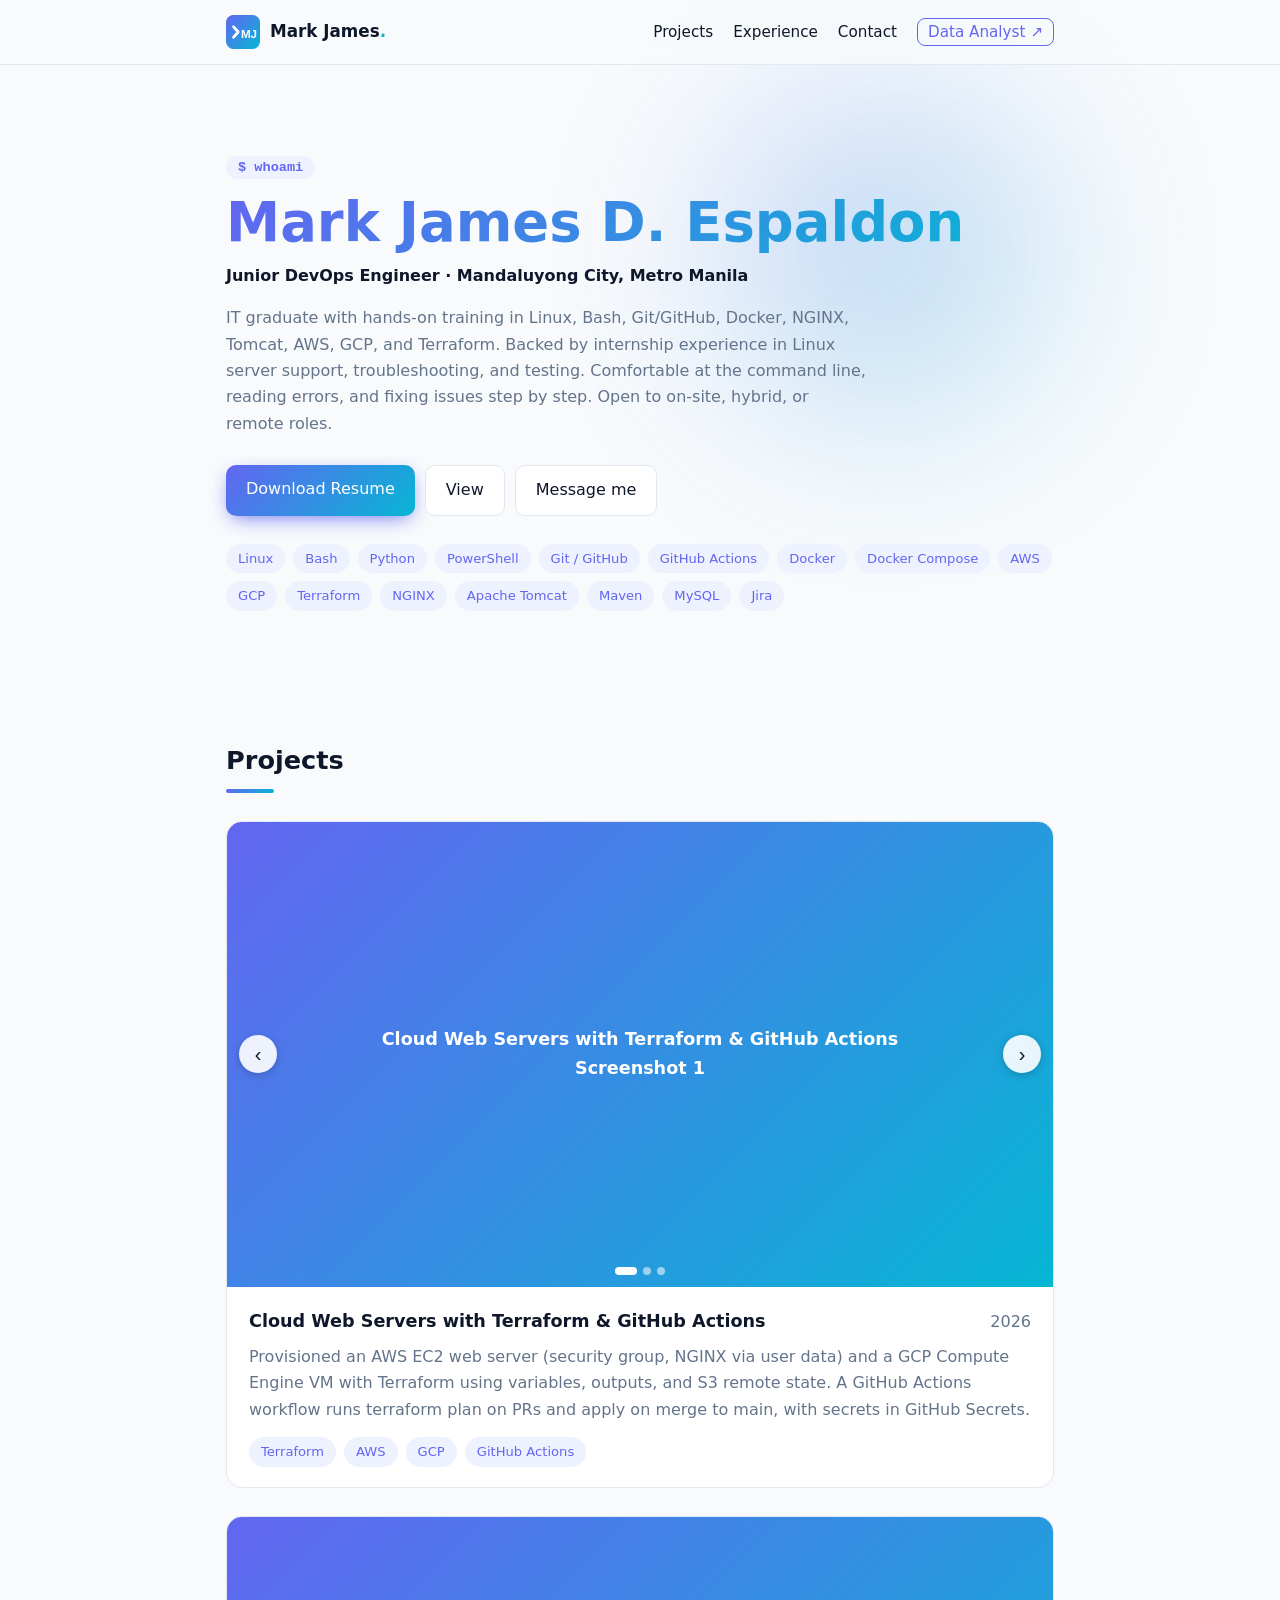
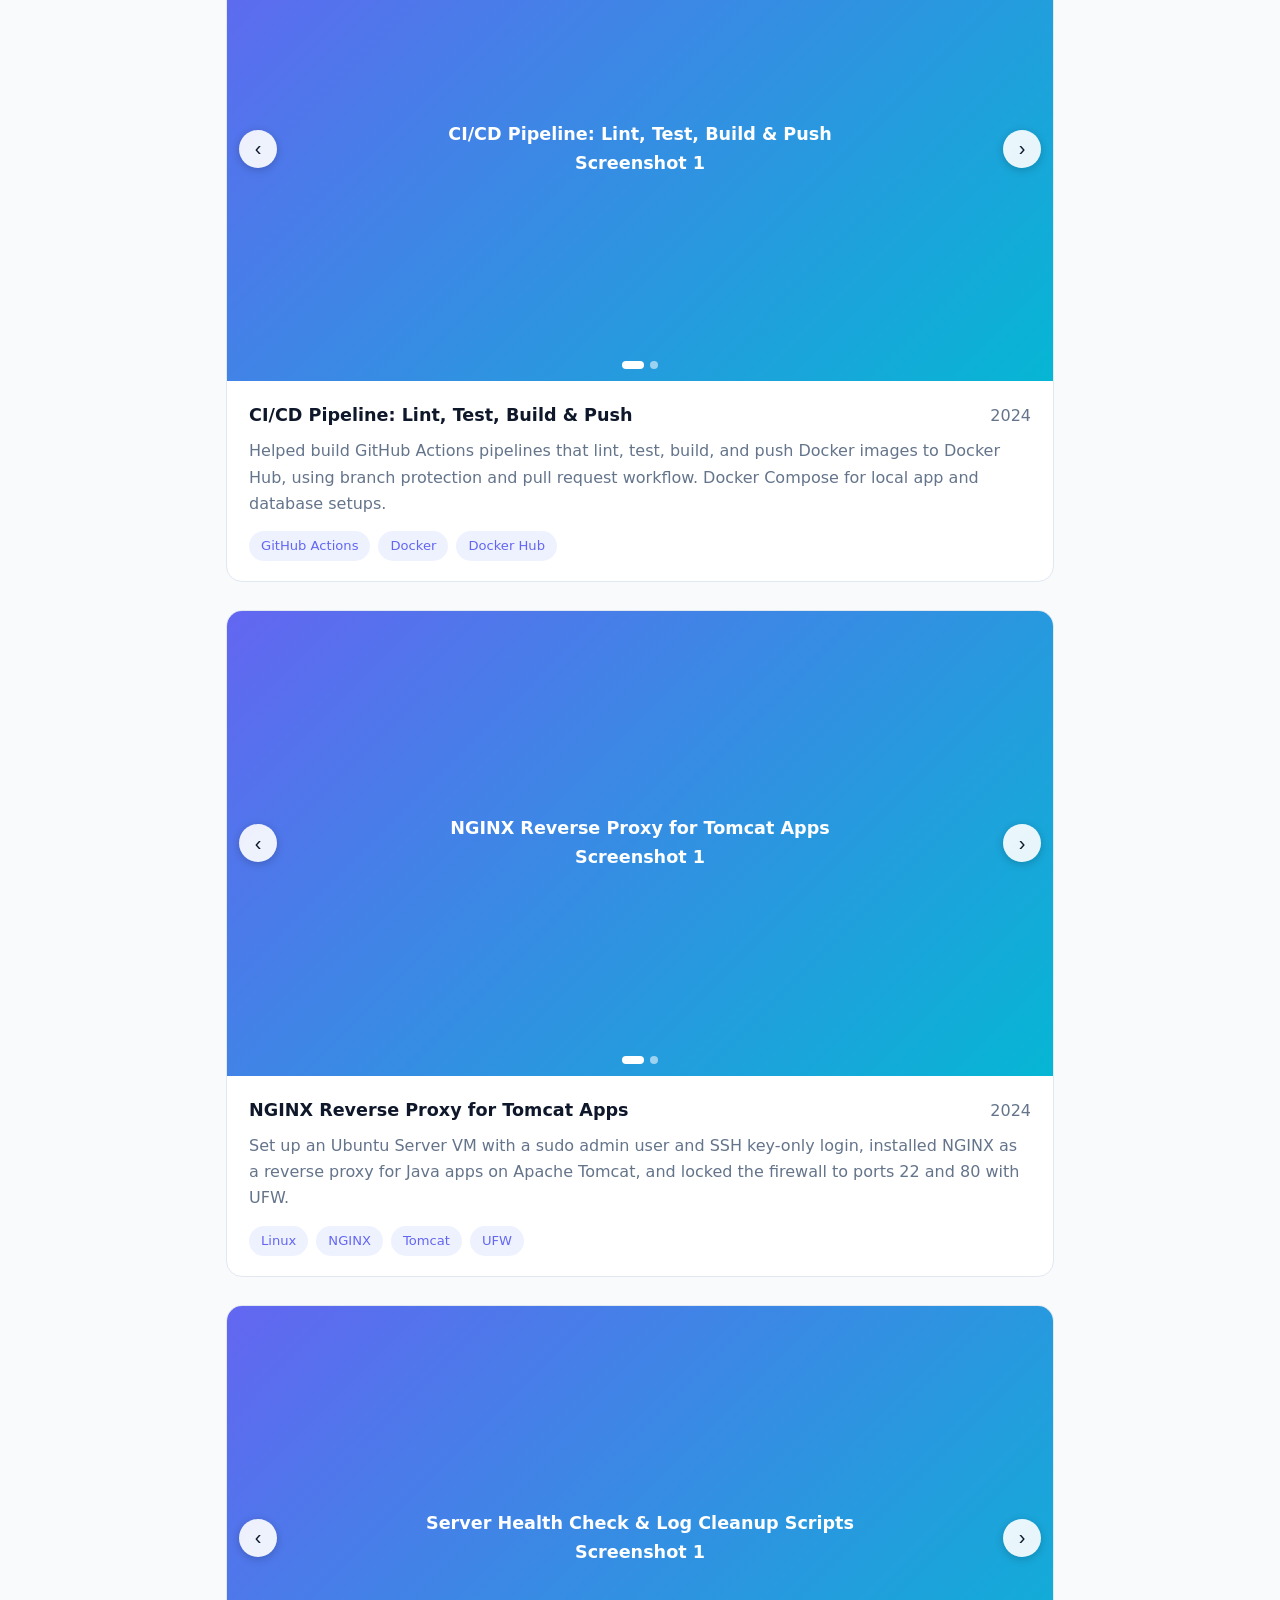
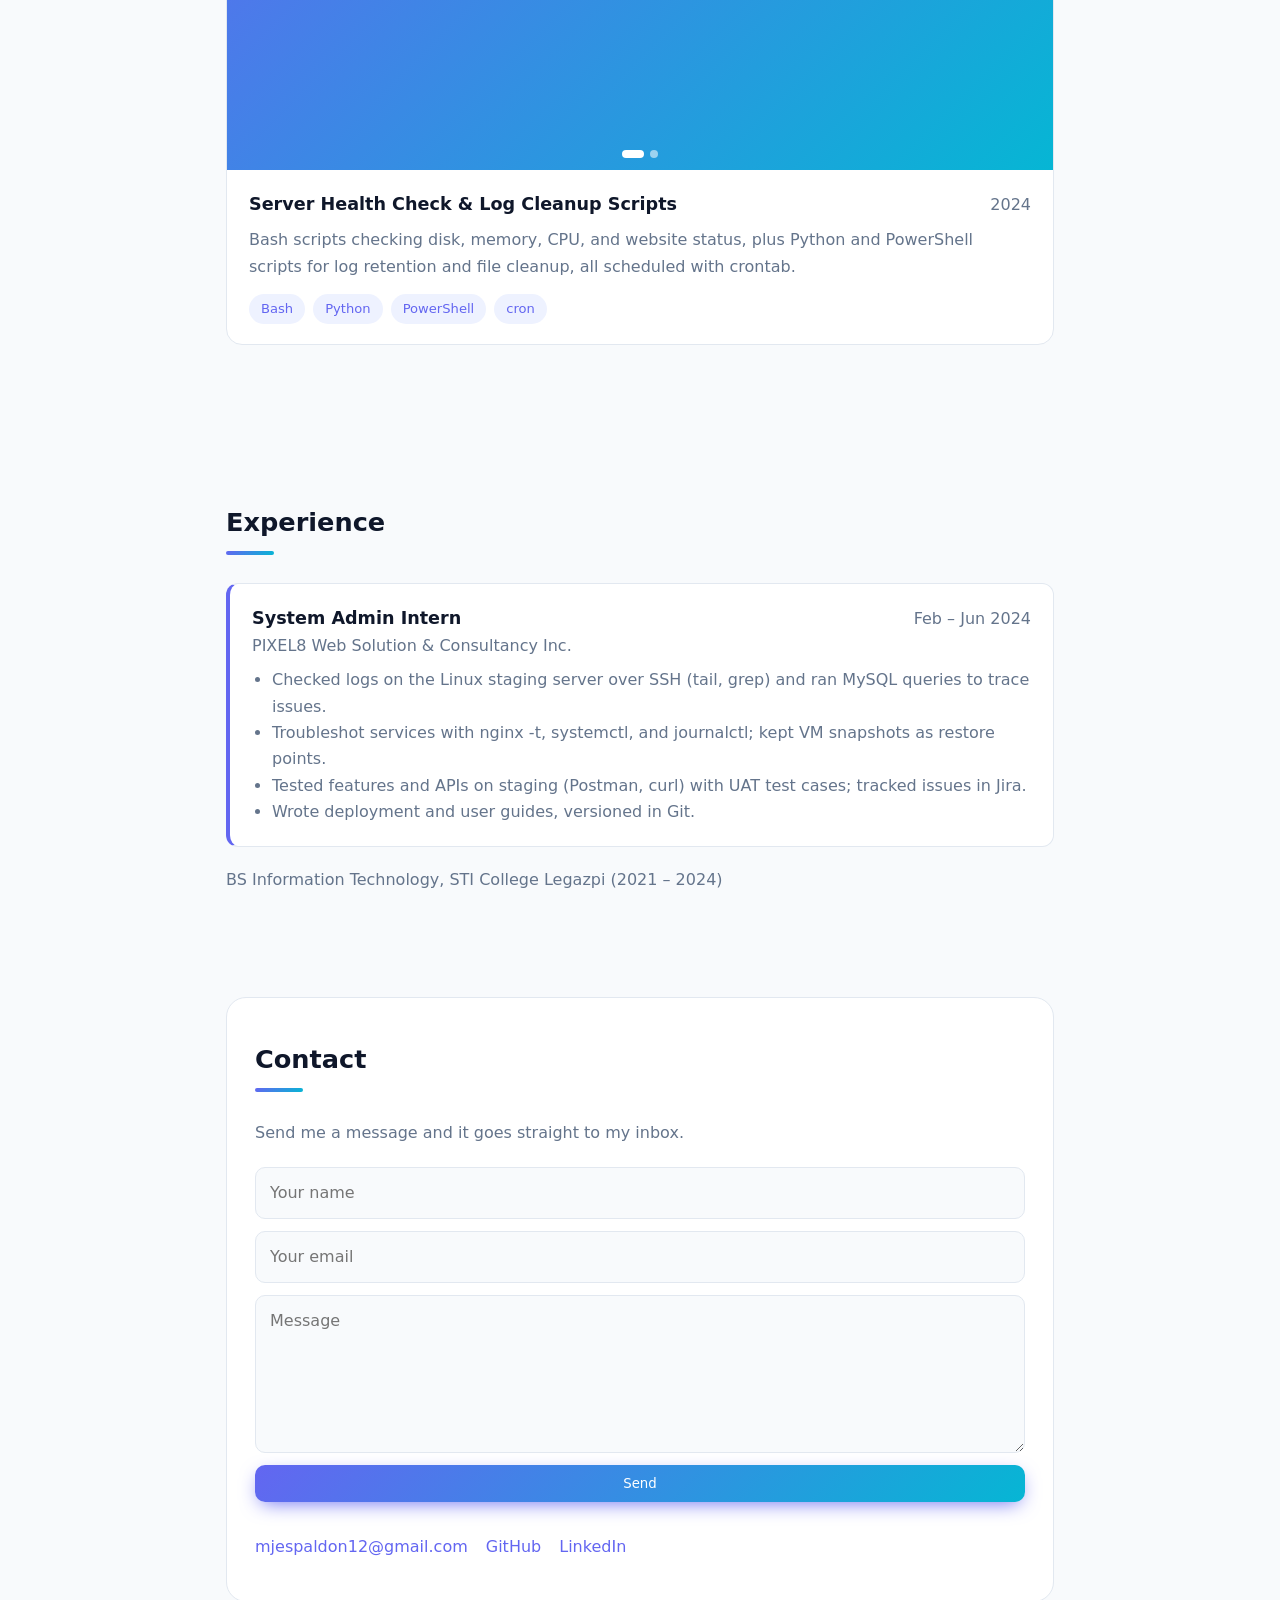
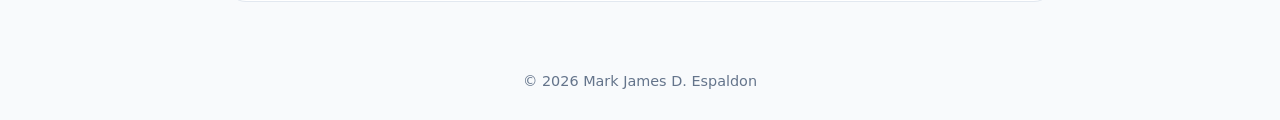
==== index.html @ 18093d6d "Import portfolio site with public resume" ====
<!doctype html>
<html lang="en">
<head>
<meta charset="utf-8">
<meta name="viewport" content="width=device-width,initial-scale=1">
<title>Mark James Espaldon | DevOps</title>
<meta name="description" content="Portfolio of Mark James Espaldon, Junior DevOps Engineer.">
<link rel="icon" href="assets/logo.svg" type="image/svg+xml">
<link rel="stylesheet" href="style.css">
</head>
<body>
<header class="nav"><div class="nav-in">
  <a href="#top" class="logo"><img src="assets/logo.svg" alt="" width="34" height="34"><span>Mark James<b>.</b></span></a>
  <nav><a href="#projects">Projects</a><a href="#experience">Experience</a><a href="#contact">Contact</a><a href="analyst.html" class="switch">Data Analyst ↗</a></nav>
</div></header>

<main id="top">
  <section class="hero">
    <span class="hello">$ whoami</span>
    <h1 id="name"></h1>
    <p class="role" id="role"></p>
    <p id="about"></p>
    <div class="btns">
      <a class="btn" href="assets/resume.pdf" download>Download Resume</a>
      <a class="btn ghost" href="assets/resume.pdf" target="_blank">View</a>
      <a class="btn ghost" href="#contact">Message me</a>
    </div>
    <ul class="chips" id="skills"></ul>
  </section>

  <section id="projects"><h2>Projects</h2><div id="project-list"></div></section>

  <section id="experience"><h2>Experience</h2><div id="exp-list"></div><p class="muted" id="edu"></p></section>

  <section id="contact">
    <h2>Contact</h2>
    <p class="muted">Send me a message and it goes straight to my inbox.</p>
    <form id="form" method="POST">
      <input name="name" placeholder="Your name" required>
      <input name="email" type="email" placeholder="Your email" required>
      <textarea name="message" rows="5" placeholder="Message" required></textarea>
      <button class="btn" type="submit">Send</button>
      <p id="status" class="muted"></p>
    </form>
    <p class="links" id="links"></p>
  </section>
</main>
<footer class="muted">© <span id="yr"></span> <span id="fname"></span></footer>

<script src="data.js"></script>
<script src="script.js"></script>
</body>
</html>
---- style.css ----
:root{--bg:#f8fafc;--fg:#0f172a;--muted:#64748b;--line:#e2e8f0;--card:#fff;--a1:#6366f1;--a2:#06b6d4;--tint:#eef2ff;--grad:linear-gradient(135deg,var(--a1),var(--a2))}
@media (prefers-color-scheme:dark){:root{--bg:#0b1020;--fg:#e2e8f0;--muted:#94a3b8;--line:#1e293b;--card:#111831;--a1:#818cf8;--a2:#22d3ee;--tint:#1a2145}}
*{box-sizing:border-box;margin:0}
html{scroll-behavior:smooth}
body{font:16px/1.65 system-ui,-apple-system,Segoe UI,Roboto,sans-serif;background:var(--bg);color:var(--fg);overflow-x:clip}
main,.nav-in,footer{max-width:860px;margin:auto;padding:0 16px}
a{color:var(--a1);text-decoration:none}
.nav{position:sticky;top:0;z-index:9;background:color-mix(in srgb,var(--bg) 80%,transparent);backdrop-filter:blur(10px);border-bottom:1px solid var(--line)}
.nav-in{display:flex;justify-content:space-between;align-items:center;height:64px}
.nav nav a{margin-left:20px;color:var(--fg);font-size:.95rem;font-weight:500}
.nav nav a:hover{color:var(--a1)}
.nav nav .switch{color:var(--a1);border:1px solid var(--a1);padding:4px 10px;border-radius:8px}
.logo{display:flex;align-items:center;gap:10px;font-weight:800;color:var(--fg);font-size:1.05rem}
.logo b{color:var(--a2)}
section{padding:64px 0}
.hero{position:relative;padding:88px 0 64px}
.hero:before{content:"";position:absolute;inset:20px 0 auto auto;width:min(340px,80vw);height:340px;background:var(--grad);filter:blur(90px);opacity:.25;border-radius:50%;z-index:-1}
.hello{display:inline-block;font:600 .85rem ui-monospace,Consolas,monospace;color:var(--a1);background:var(--tint);padding:4px 12px;border-radius:20px;margin-bottom:14px}
h1{font-size:clamp(2.2rem,7vw,3.4rem);line-height:1.1;background:var(--grad);-webkit-background-clip:text;background-clip:text;color:transparent}
h2{font-size:1.6rem;margin-bottom:28px;display:inline-block}
h2:after{content:"";display:block;width:48px;height:4px;border-radius:4px;background:var(--grad);margin-top:8px}
h3{font-size:1.1rem}
.role{font-weight:600;margin:10px 0 16px;color:var(--fg)}
#about{max-width:640px;color:var(--muted)}
.muted{color:var(--muted)}
.btns{display:flex;flex-wrap:wrap;gap:10px;margin:28px 0}
.btn{display:inline-block;padding:11px 20px;border-radius:10px;background:var(--grad);color:#fff;border:0;font:600 .95rem inherit;font-family:inherit;cursor:pointer;box-shadow:0 6px 20px -6px var(--a1);transition:transform .2s}
.btn:hover{transform:translateY(-2px)}
.btn.ghost{background:var(--card);color:var(--fg);border:1px solid var(--line);box-shadow:none}
.chips{display:flex;flex-wrap:wrap;gap:8px;padding:0;list-style:none}
.chips li{font-size:.82rem;font-weight:500;padding:4px 12px;background:var(--tint);color:var(--a1);border-radius:20px}
.card{border:1px solid var(--line);border-radius:16px;background:var(--card);margin-bottom:28px;overflow:hidden;transition:transform .25s,box-shadow .25s}
.card:hover{transform:translateY(-4px);box-shadow:0 18px 40px -18px rgba(99,102,241,.45)}
.card .body{padding:20px 22px}
.meta{display:flex;justify-content:space-between;gap:10px;align-items:baseline}
.card p{margin:8px 0 14px;color:var(--muted)}
.car{position:relative;aspect-ratio:16/9;background:var(--grad);overflow:hidden}
.track{display:flex;height:100%;transition:transform .45s ease}
.slide{min-width:100%;height:100%;display:grid;place-items:center;text-align:center;padding:24px;color:#fff;font-weight:600;font-size:1.1rem}
.slide img{width:100%;height:100%;object-fit:cover}
.car button{position:absolute;top:50%;transform:translateY(-50%);border:0;background:rgba(255,255,255,.9);color:#0f172a;width:38px;height:38px;border-radius:50%;cursor:pointer;font-size:20px;box-shadow:0 2px 8px rgba(0,0,0,.2)}
.car .prev{left:12px}.car .next{right:12px}
.dots{position:absolute;bottom:12px;width:100%;display:flex;justify-content:center;gap:6px}
.dots span{width:8px;height:8px;border-radius:8px;background:#fff;opacity:.55;cursor:pointer;transition:width .3s}
.dots span.on{opacity:1;width:22px}
.exp{background:var(--card);border:1px solid var(--line);border-left:4px solid var(--a1);border-radius:12px;padding:20px 22px;margin-bottom:20px}
.exp ul{padding-left:20px;margin-top:8px;color:var(--muted)}
#contact{background:var(--card);border:1px solid var(--line);border-radius:20px;padding:40px 28px;margin:40px 0}
form{display:grid;gap:12px;margin-top:20px}
input,textarea{font:inherit;padding:12px 14px;border:1px solid var(--line);border-radius:10px;background:var(--bg);color:var(--fg)}
input:focus,textarea:focus{outline:2px solid var(--a1);border-color:transparent}
.links{margin-top:20px}.links a{margin-right:18px;font-weight:500}
footer{padding:28px 16px;font-size:.9rem;text-align:center}
@media (max-width:560px){.logo span,.nav nav a[href="#experience"]{display:none}.nav nav a{margin-left:14px;font-size:.9rem}.meta{flex-direction:column;gap:0}section{padding:44px 0}#contact{padding:28px 18px}}
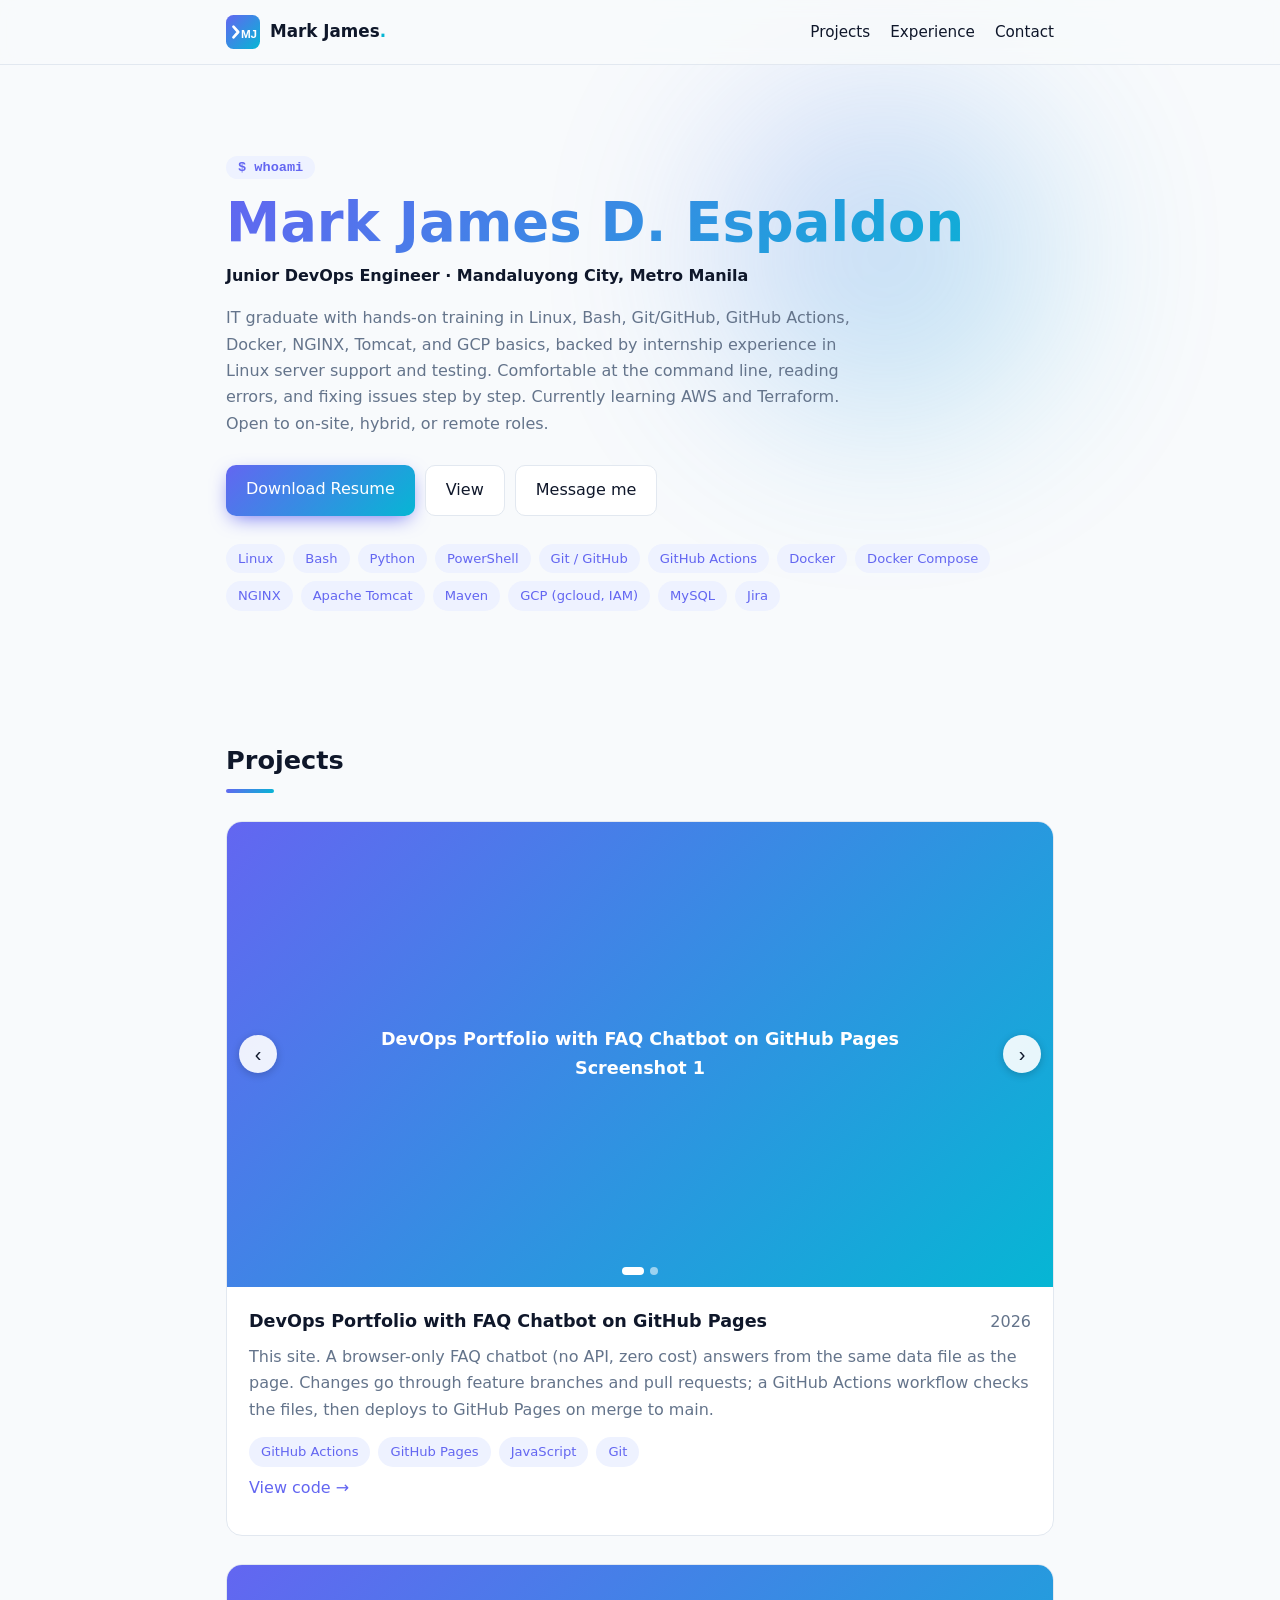
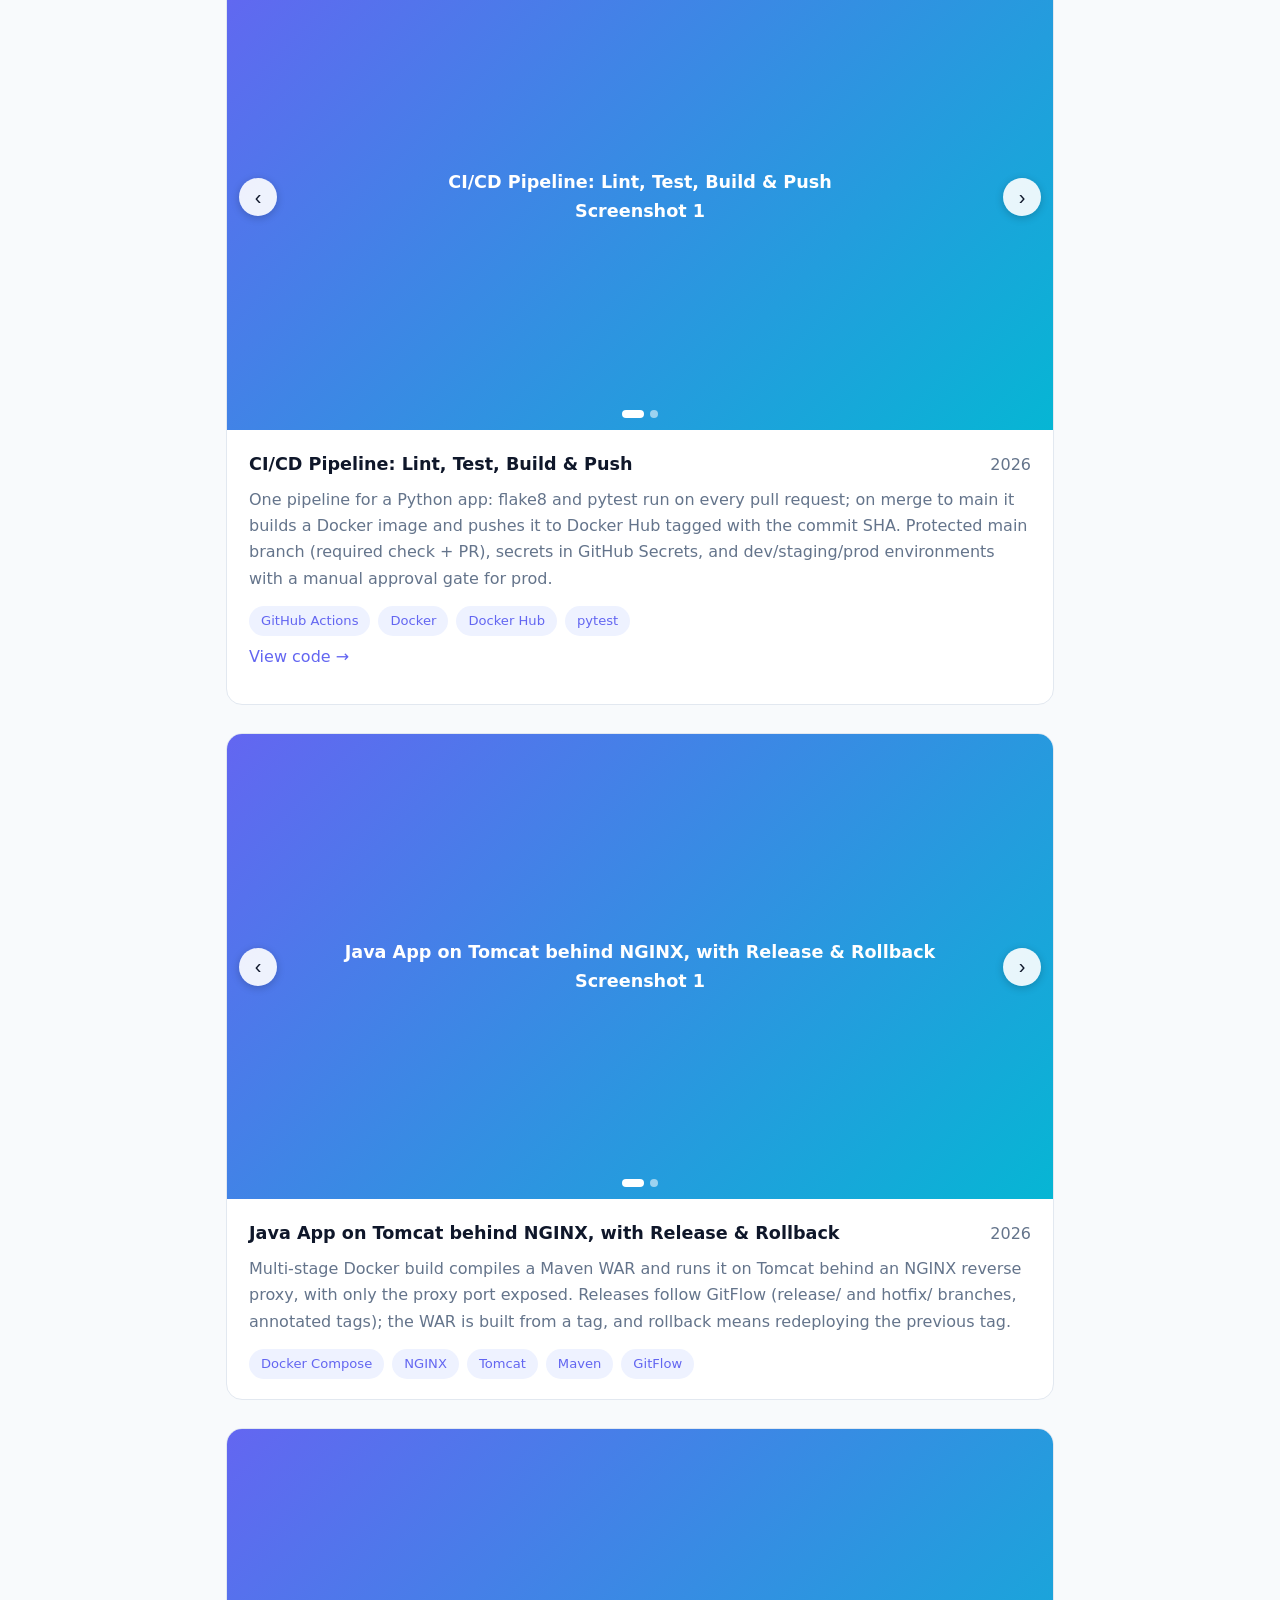
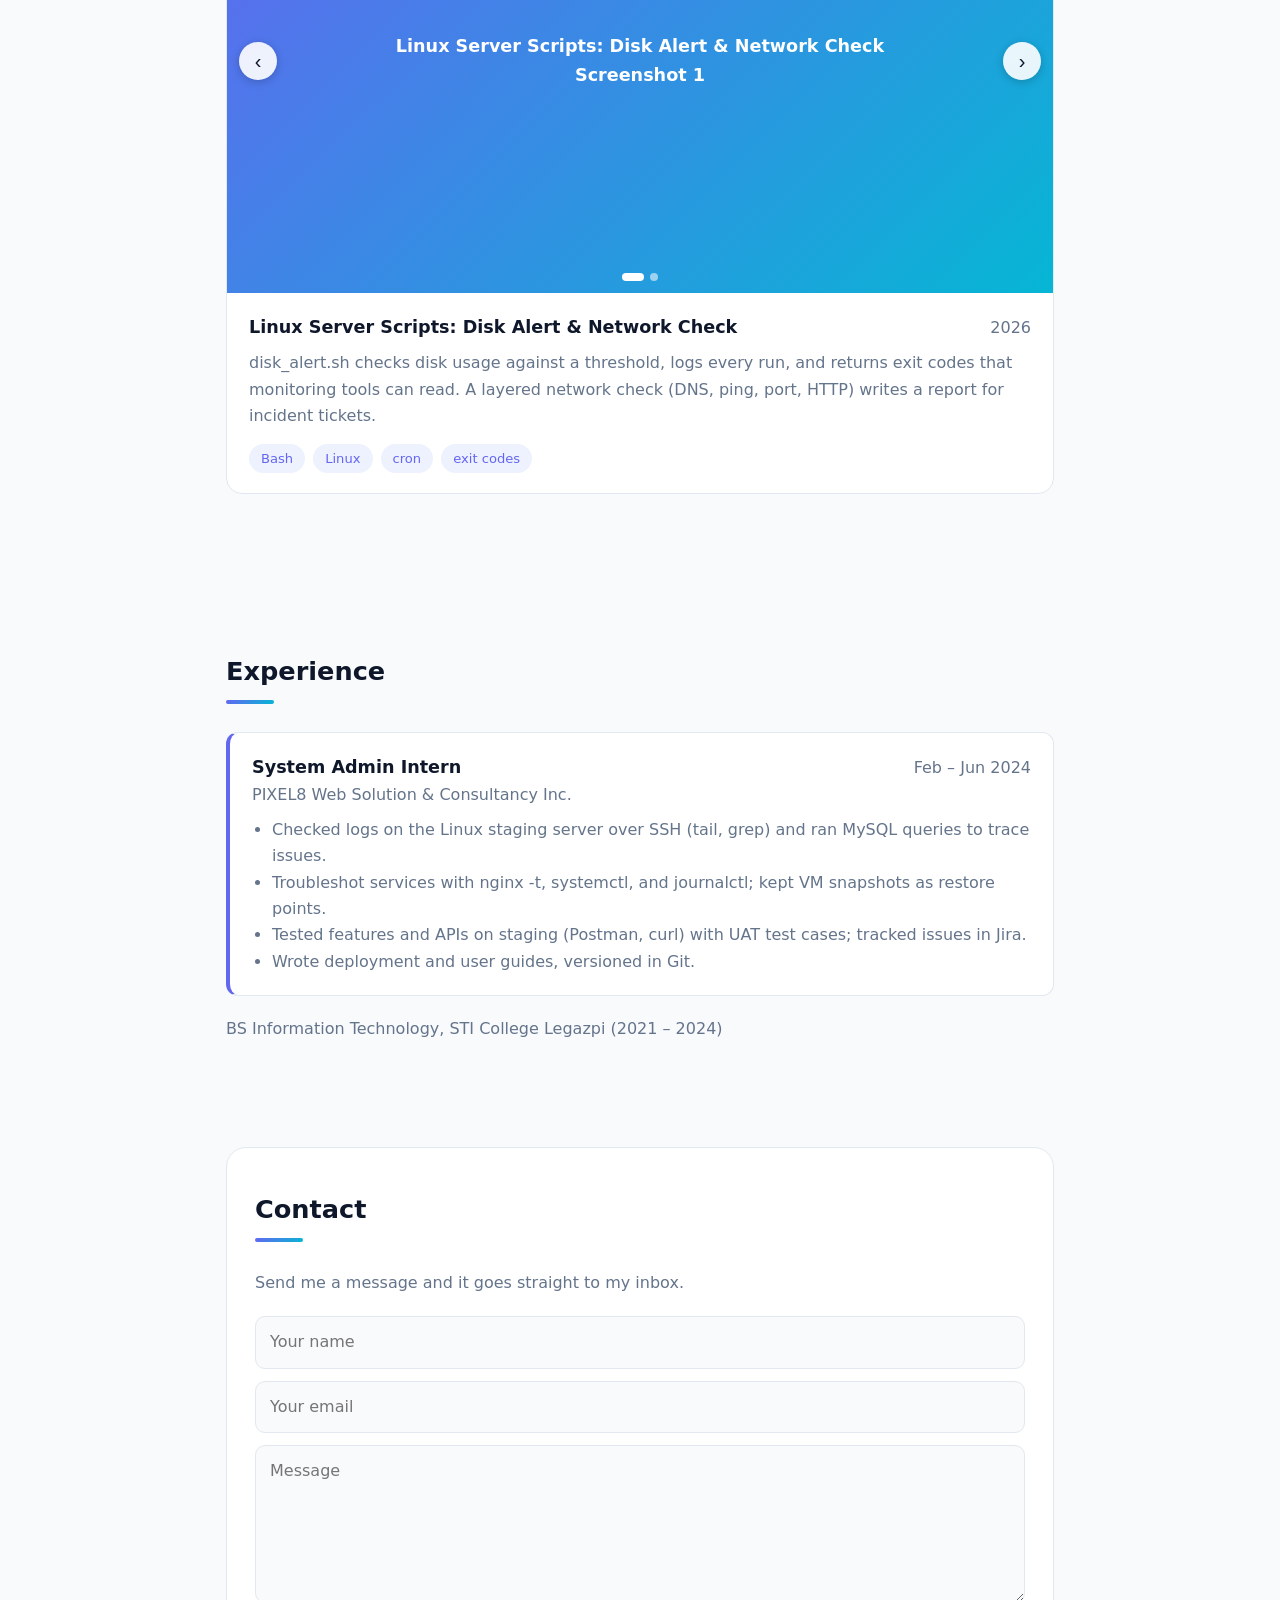
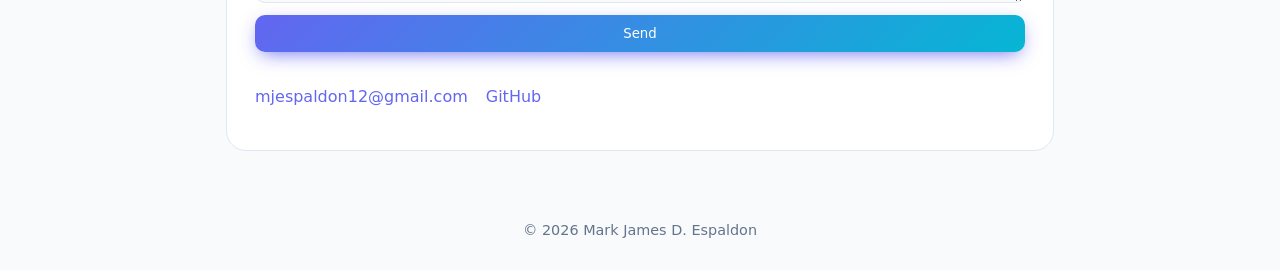
==== commit 90a05530: "Show only real DevOps work on portfolio" ====
--- a/index.html
+++ b/index.html
@@ -11,7 +11,7 @@
 <body>
 <header class="nav"><div class="nav-in">
   <a href="#top" class="logo"><img src="assets/logo.svg" alt="" width="34" height="34"><span>Mark James<b>.</b></span></a>
-  <nav><a href="#projects">Projects</a><a href="#experience">Experience</a><a href="#contact">Contact</a><a href="analyst.html" class="switch">Data Analyst ↗</a></nav>
+  <nav><a href="#projects">Projects</a><a href="#experience">Experience</a><a href="#contact">Contact</a></nav>
 </div></header>
 
 <main id="top">
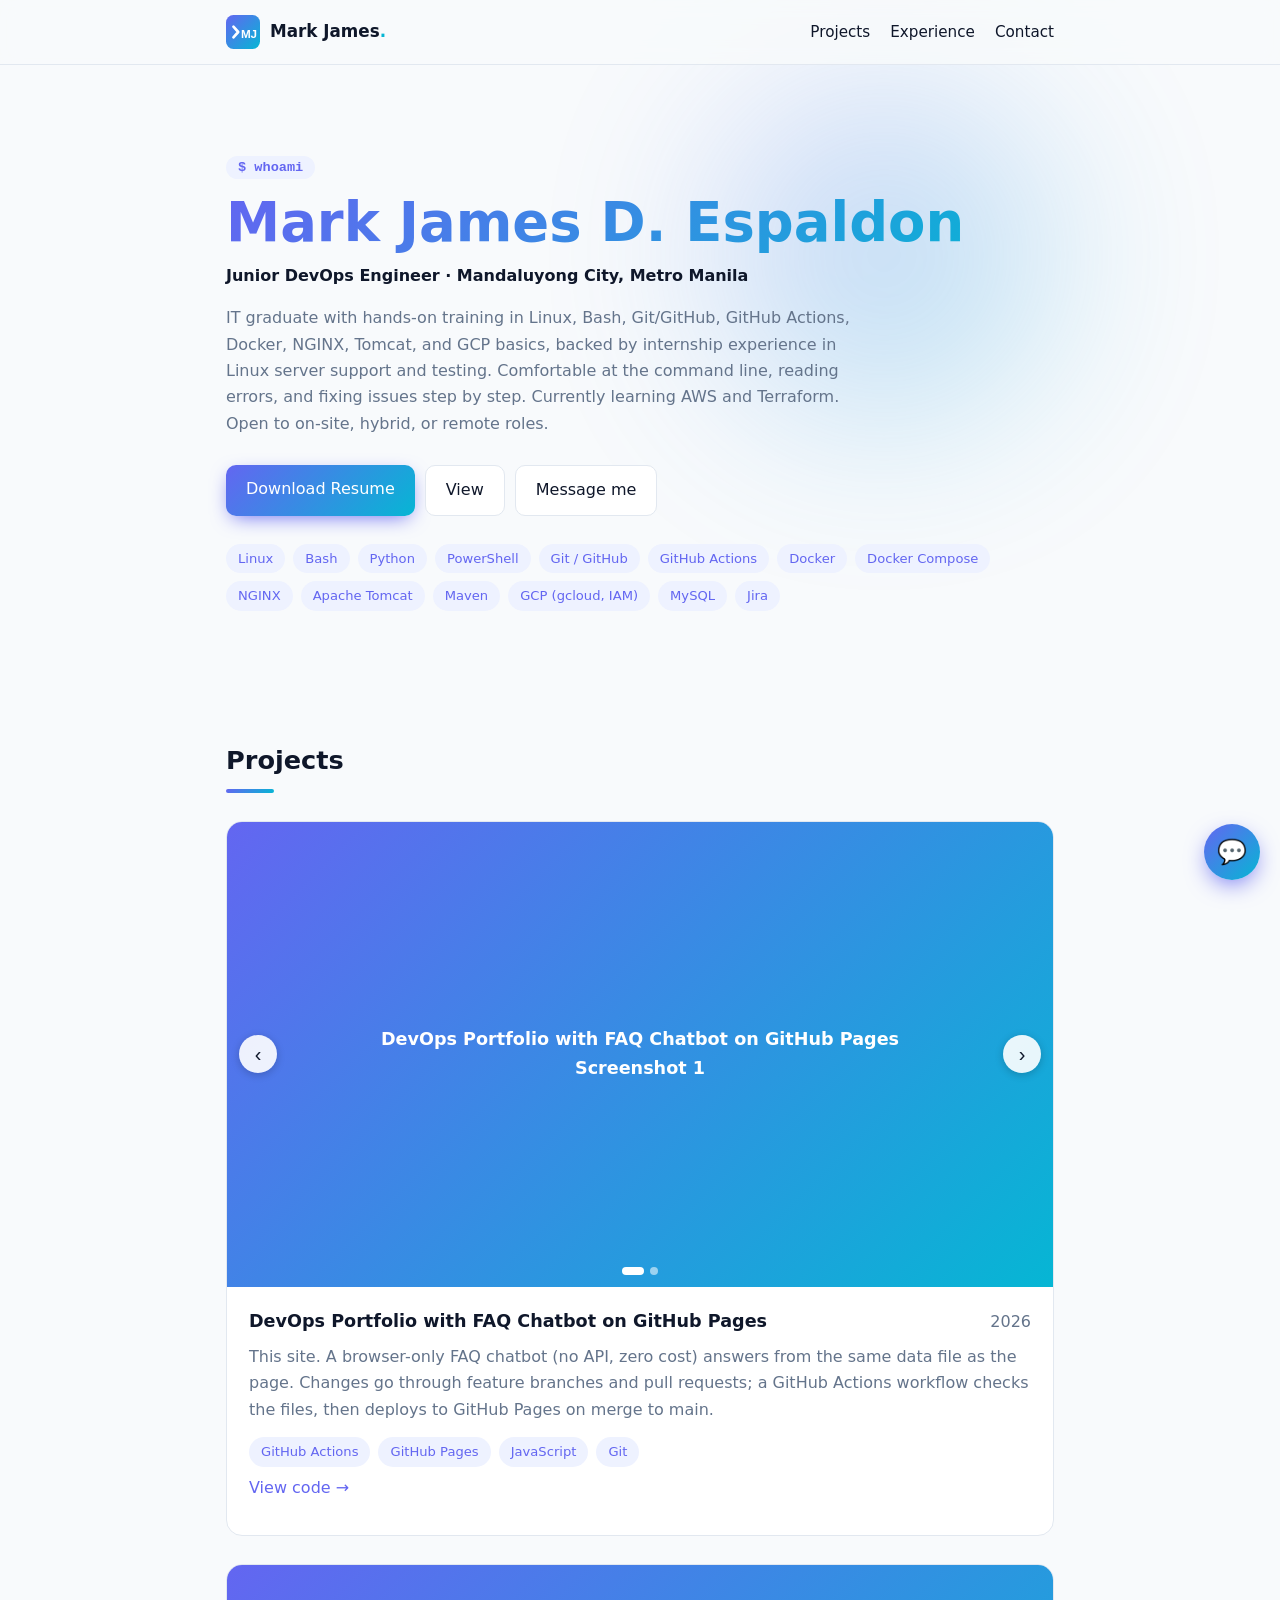
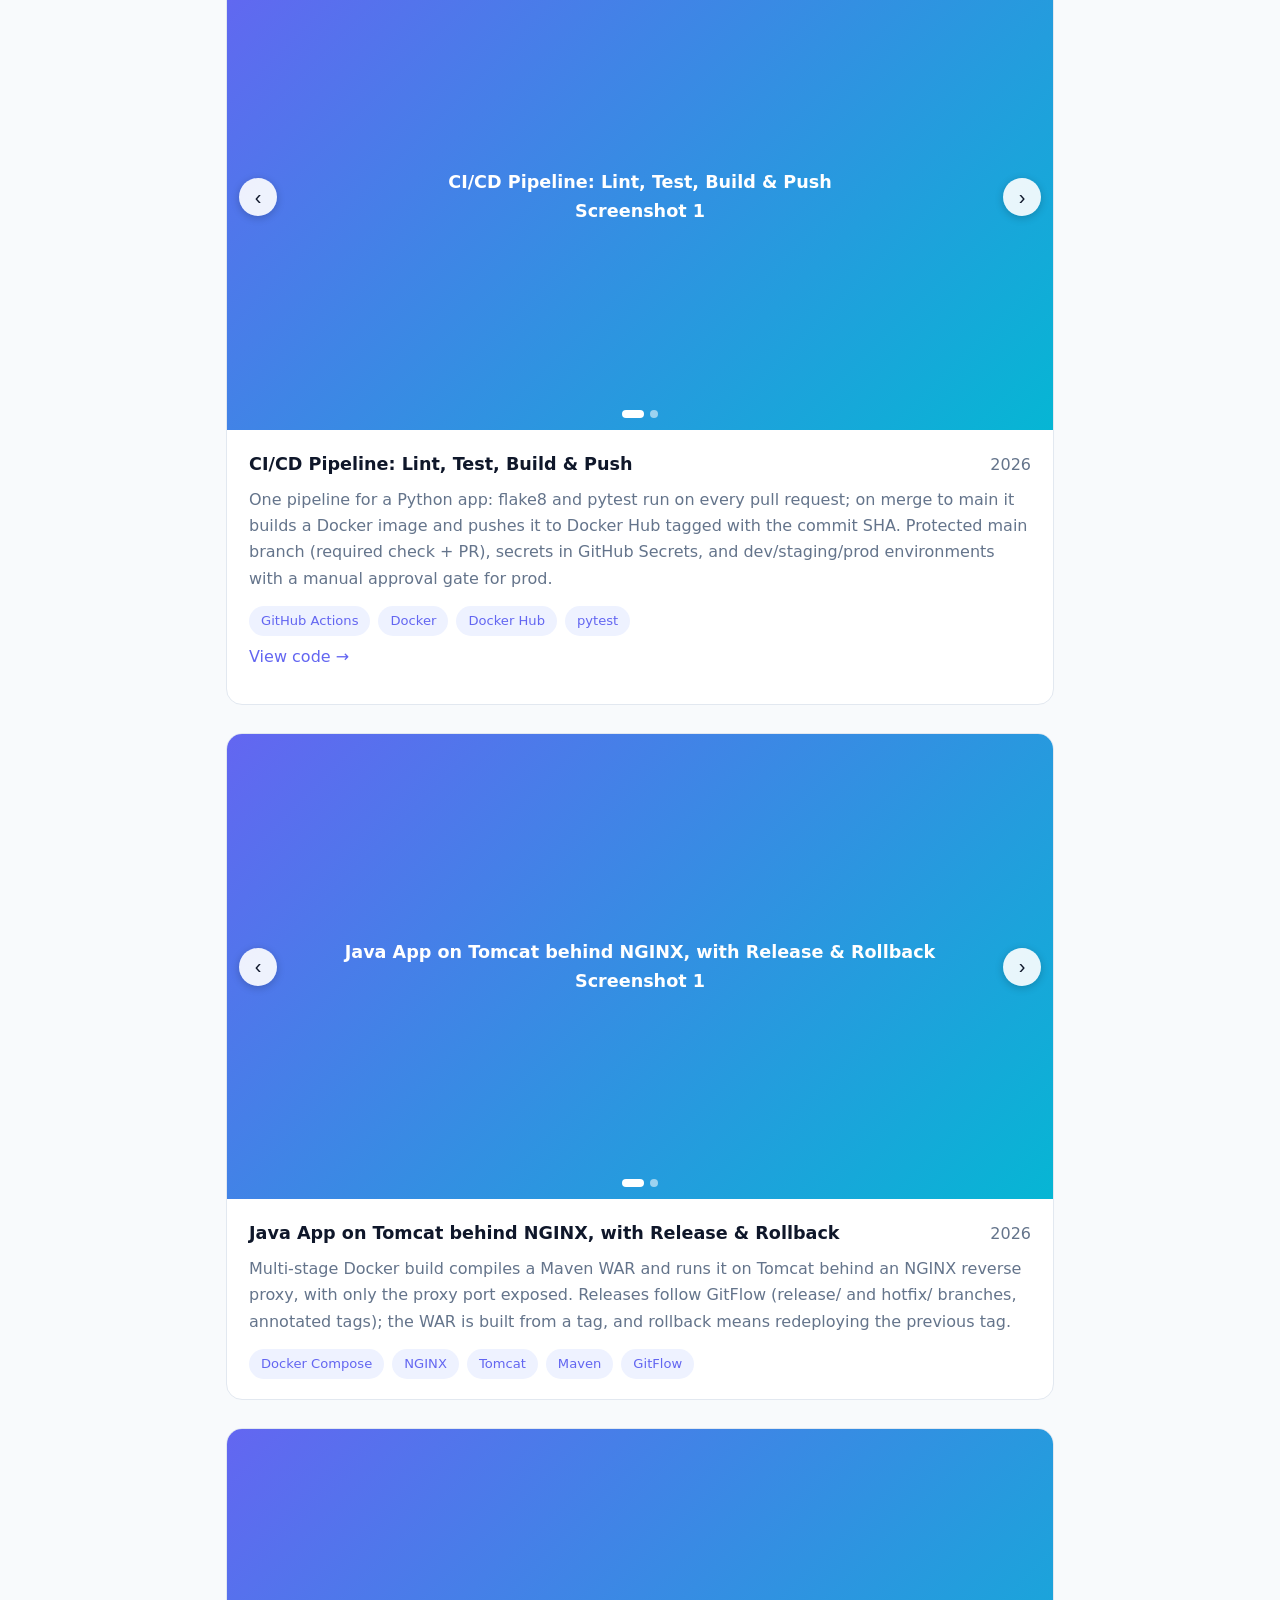
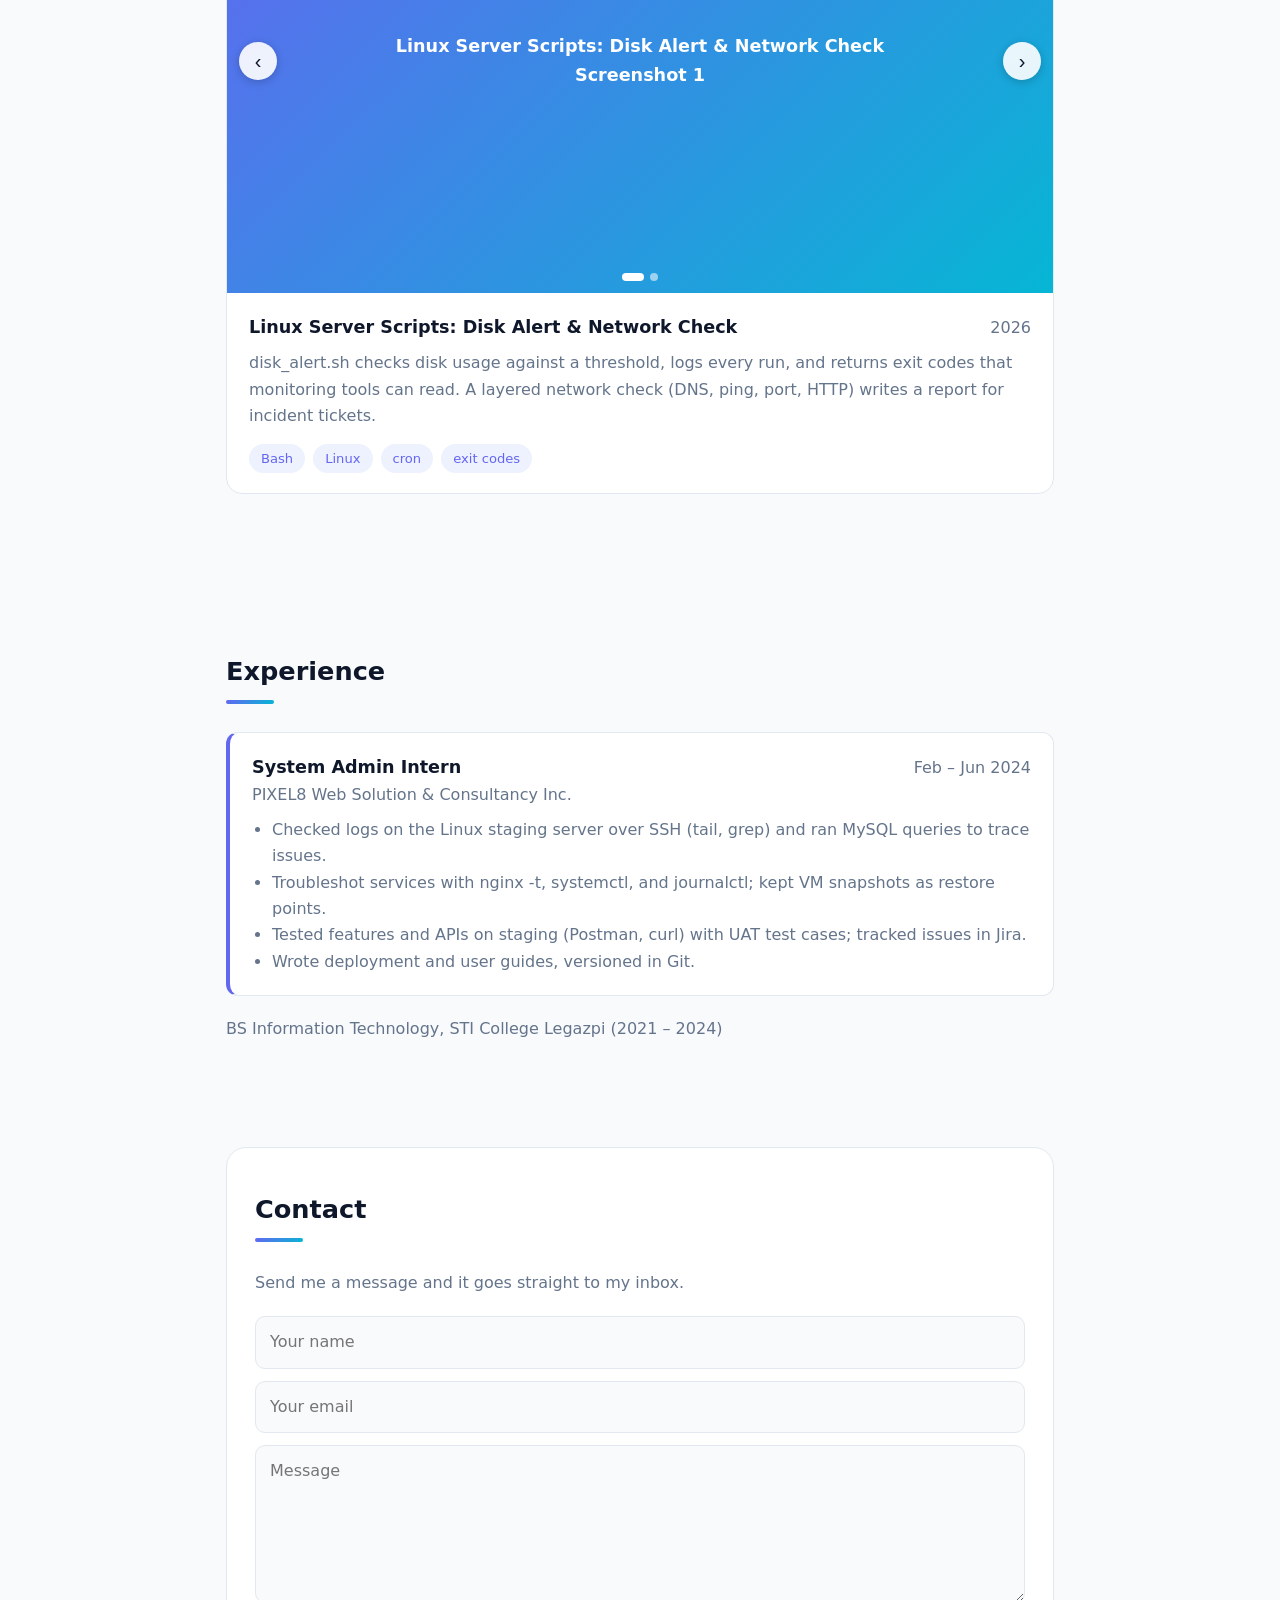
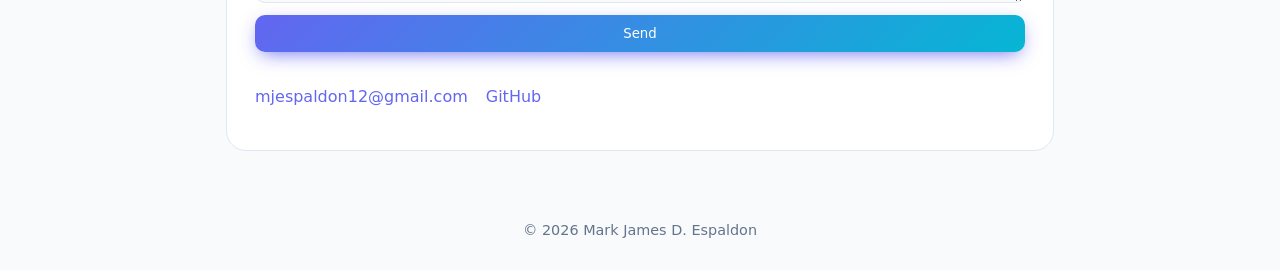
==== commit b6fa435a: "Add FAQ chatbot to the site" ====
--- a/index.html
+++ b/index.html
@@ -7,6 +7,7 @@
 <meta name="description" content="Portfolio of Mark James Espaldon, Junior DevOps Engineer.">
 <link rel="icon" href="assets/logo.svg" type="image/svg+xml">
 <link rel="stylesheet" href="style.css">
+<link rel="stylesheet" href="chatbot.css">
 </head>
 <body>
 <header class="nav"><div class="nav-in">
@@ -49,5 +50,6 @@
 
 <script src="data.js"></script>
 <script src="script.js"></script>
+<script src="chatbot.js"></script>
 </body>
 </html>
--- a/chatbot.css
+++ b/chatbot.css
@@ -0,0 +1,21 @@
+/* FAQ chatbot: uses the same colour tokens as style.css (--grad, --card, --tint...) */
+#cb-open{position:fixed;right:20px;bottom:20px;z-index:20;width:56px;height:56px;border-radius:50%;border:0;background:var(--grad);color:#fff;font-size:24px;cursor:pointer;box-shadow:0 8px 24px -6px var(--a1);transition:transform .2s}
+#cb-open:hover{transform:translateY(-2px)}
+#cb{position:fixed;right:20px;bottom:88px;z-index:20;width:min(360px,calc(100vw - 32px));height:min(480px,calc(100vh - 120px));display:flex;flex-direction:column;background:var(--card);border:1px solid var(--line);border-radius:16px;box-shadow:0 18px 40px -12px rgba(0,0,0,.35);overflow:hidden}
+#cb[hidden]{display:none}
+.cb-head{display:flex;justify-content:space-between;align-items:center;padding:12px 16px;background:var(--grad);color:#fff;font:600 .9rem ui-monospace,Consolas,monospace}
+.cb-head button{background:none;border:0;color:#fff;font-size:22px;line-height:1;cursor:pointer}
+#cb-log{flex:1;overflow-y:auto;padding:14px;display:flex;flex-direction:column;gap:10px;font-size:.92rem}
+.cb-msg{max-width:85%;padding:9px 12px;border-radius:12px;line-height:1.5;overflow-wrap:anywhere}
+.cb-msg.bot{align-self:flex-start;background:var(--tint);border-bottom-left-radius:4px}
+.cb-msg.me{align-self:flex-end;background:var(--grad);color:#fff;border-bottom-right-radius:4px}
+.cb-msg ul{padding-left:18px;margin:6px 0}
+.cb-msg small{color:var(--muted)}
+.cb-chips{display:flex;flex-wrap:wrap;gap:6px;padding:0 14px 10px}
+.cb-chips button{font:500 .8rem system-ui,sans-serif;padding:4px 10px;border-radius:20px;border:1px solid var(--a1);background:none;color:var(--a1);cursor:pointer}
+.cb-chips button:hover{background:var(--tint)}
+#cb-form{display:flex;gap:8px;margin:0;padding:10px 14px;border-top:1px solid var(--line)}
+#cb-in{flex:1;min-width:0;padding:9px 12px}
+#cb-form .btn{padding:9px 14px}
+@media (max-width:560px){#cb-open{right:16px;bottom:16px}#cb{right:16px;bottom:80px}}
+.cb-typing{opacity:.6;letter-spacing:2px}
